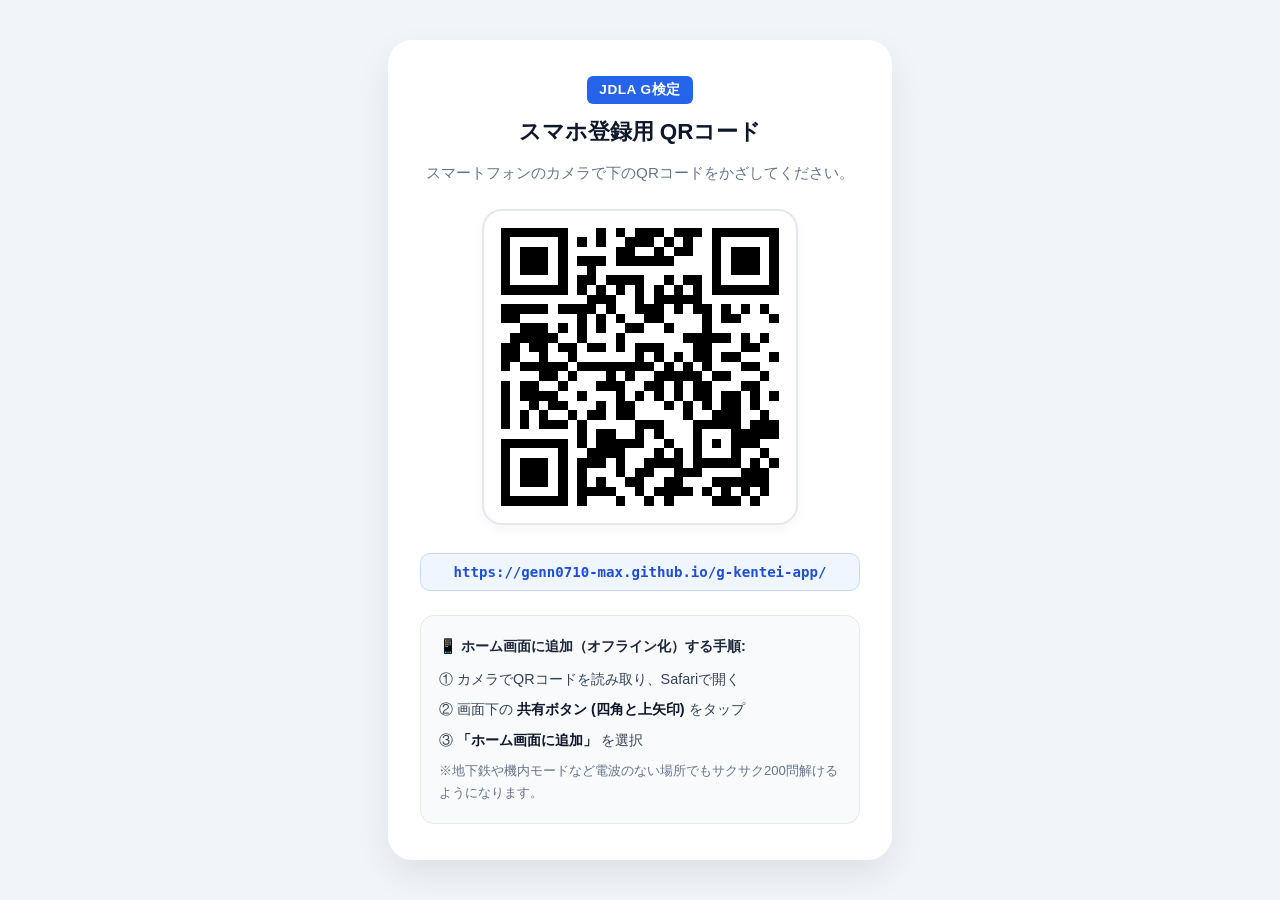
==== qr_view.html @ b1a2682f "fix(mobile): 完全モバイル最適化UI（レスポンシブ・片手操作・パレット折りたたみ対応）" ====
<!DOCTYPE html>
<html lang="ja">
<head>
  <meta charset="UTF-8">
  <meta name="viewport" content="width=device-width, initial-scale=1.0">
  <title>G検定アプリ スマホ登録用QRコード</title>
  <style>
    body {
      font-family: -apple-system, BlinkMacSystemFont, 'Segoe UI', Roboto, sans-serif;
      background: #f1f5f9;
      display: flex;
      flex-direction: column;
      align-items: center;
      justify-content: center;
      min-height: 100vh;
      margin: 0;
      padding: 20px;
      box-sizing: border-box;
    }
    .card {
      background: #ffffff;
      border-radius: 24px;
      padding: 36px 32px;
      box-shadow: 0 15px 35px rgba(0,0,0,0.08);
      text-align: center;
      max-width: 440px;
      width: 100%;
    }
    .badge {
      background: #2563eb;
      color: #fff;
      font-weight: 800;
      display: inline-block;
      padding: 5px 12px;
      border-radius: 6px;
      font-size: 0.85rem;
      margin-bottom: 12px;
      letter-spacing: 0.5px;
    }
    h1 {
      font-size: 1.4rem;
      color: #0f172a;
      margin-top: 0;
      margin-bottom: 8px;
    }
    p {
      color: #64748b;
      font-size: 0.95rem;
      margin-bottom: 24px;
      line-height: 1.5;
    }
    .qr-frame {
      background: #ffffff;
      padding: 16px;
      border-radius: 20px;
      display: inline-block;
      border: 2px solid #e2e8f0;
      margin-bottom: 24px;
      box-shadow: 0 4px 12px rgba(0,0,0,0.04);
    }
    .qr-img {
      width: 280px;
      height: 280px;
      display: block;
      image-rendering: pixelated;
    }
    .url-badge {
      background: #eff6ff;
      color: #1d4ed8;
      padding: 10px 16px;
      border-radius: 10px;
      font-size: 0.88rem;
      word-break: break-all;
      font-family: monospace;
      margin-bottom: 24px;
      display: block;
      text-decoration: none;
      font-weight: 600;
      border: 1px solid #bfdbfe;
    }
    .steps {
      text-align: left;
      background: #f8fafc;
      padding: 18px;
      border-radius: 14px;
      font-size: 0.9rem;
      color: #334155;
      line-height: 1.7;
      border: 1px solid #e2e8f0;
    }
    .steps strong {
      color: #0f172a;
    }
    .step-item {
      margin-bottom: 6px;
    }
  </style>
</head>
<body>
  <div class="card">
    <div class="badge">JDLA G検定</div>
    <h1>スマホ登録用 QRコード</h1>
    <p>スマートフォンのカメラで下のQRコードをかざしてください。</p>
    
    <div class="qr-frame">
      <img src="qrcode.png" alt="G検定対策QRコード" class="qr-img">
    </div>

    <a href="https://genn0710-max.github.io/g-kentei-app/" target="_blank" class="url-badge">
      https://genn0710-max.github.io/g-kentei-app/
    </a>

    <div class="steps">
      <div style="font-weight:700; margin-bottom:8px; color:#1e293b;">📱 ホーム画面に追加（オフライン化）する手順:</div>
      <div class="step-item">① カメラでQRコードを読み取り、Safariで開く</div>
      <div class="step-item">② 画面下の <strong>共有ボタン (四角と上矢印)</strong> をタップ</div>
      <div class="step-item">③ <strong>「ホーム画面に追加」</strong> を選択</div>
      <div style="margin-top:8px; font-size:0.82rem; color:#64748b;">
        ※地下鉄や機内モードなど電波のない場所でもサクサク200問解けるようになります。
      </div>
    </div>
  </div>
</body>
</html>
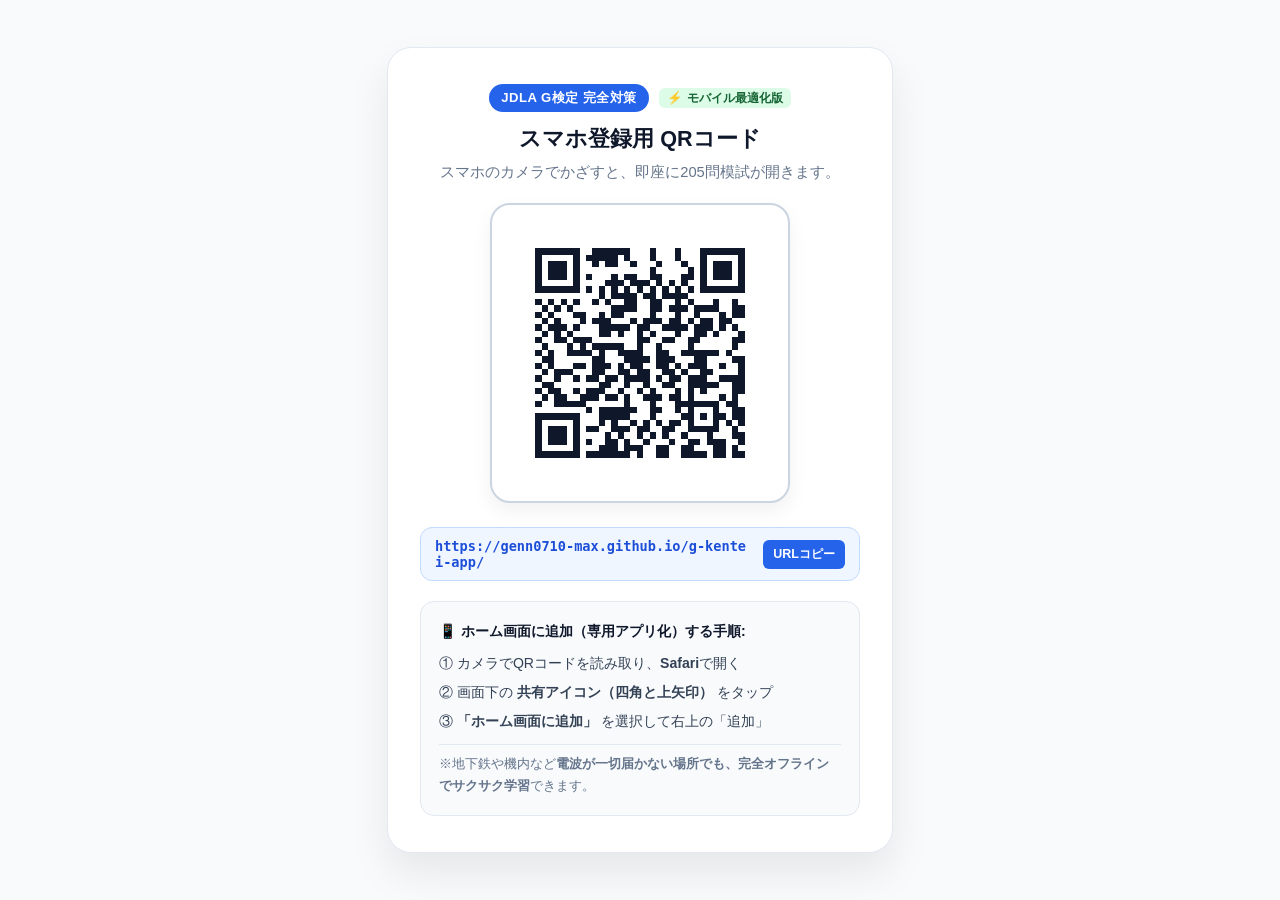
==== commit 0586725f: "docs: QRコード表示画面（qr_view.html）をSVG埋め込み・ワンクリックURLコピー対応に更新" ====
--- a/qr_view.html
+++ b/qr_view.html
@@ -3,120 +3,166 @@
 <head>
   <meta charset="UTF-8">
   <meta name="viewport" content="width=device-width, initial-scale=1.0">
-  <title>G検定アプリ スマホ登録用QRコード</title>
+  <title>G検定アプリ スマホ登録用QRコード（モバイル完全最適化版）</title>
   <style>
     body {
       font-family: -apple-system, BlinkMacSystemFont, 'Segoe UI', Roboto, sans-serif;
-      background: #f1f5f9;
+      background: #f8fafc;
       display: flex;
       flex-direction: column;
       align-items: center;
       justify-content: center;
       min-height: 100vh;
       margin: 0;
-      padding: 20px;
+      padding: 24px;
       box-sizing: border-box;
     }
     .card {
       background: #ffffff;
       border-radius: 24px;
       padding: 36px 32px;
-      box-shadow: 0 15px 35px rgba(0,0,0,0.08);
+      box-shadow: 0 20px 40px rgba(0,0,0,0.08);
       text-align: center;
       max-width: 440px;
       width: 100%;
+      border: 1px solid #e2e8f0;
     }
     .badge {
       background: #2563eb;
       color: #fff;
-      font-weight: 800;
+      font-weight: 700;
       display: inline-block;
       padding: 5px 12px;
-      border-radius: 6px;
-      font-size: 0.85rem;
+      border-radius: 9999px;
+      font-size: 0.82rem;
       margin-bottom: 12px;
       letter-spacing: 0.5px;
     }
+    .status-badge {
+      background: #dcfce7;
+      color: #166534;
+      font-size: 0.78rem;
+      font-weight: 600;
+      padding: 3px 8px;
+      border-radius: 6px;
+      margin-left: 6px;
+    }
     h1 {
-      font-size: 1.4rem;
+      font-size: 1.35rem;
       color: #0f172a;
-      margin-top: 0;
-      margin-bottom: 8px;
+      margin: 0 0 8px 0;
     }
     p {
       color: #64748b;
-      font-size: 0.95rem;
-      margin-bottom: 24px;
+      font-size: 0.92rem;
+      margin: 0 0 20px 0;
       line-height: 1.5;
     }
     .qr-frame {
       background: #ffffff;
-      padding: 16px;
+      padding: 18px;
       border-radius: 20px;
       display: inline-block;
-      border: 2px solid #e2e8f0;
-      margin-bottom: 24px;
-      box-shadow: 0 4px 12px rgba(0,0,0,0.04);
+      border: 2px solid #cbd5e1;
+      margin-bottom: 20px;
+      box-shadow: 0 8px 20px rgba(0,0,0,0.06);
     }
-    .qr-img {
-      width: 280px;
-      height: 280px;
+    .qr-frame svg {
+      width: 260px;
+      height: 260px;
       display: block;
-      image-rendering: pixelated;
     }
-    .url-badge {
+    .url-box {
       background: #eff6ff;
+      border: 1px solid #bfdbfe;
+      border-radius: 12px;
+      padding: 10px 14px;
+      margin-bottom: 20px;
+      display: flex;
+      align-items: center;
+      justify-content: space-between;
+      gap: 10px;
+    }
+    .url-text {
       color: #1d4ed8;
-      padding: 10px 16px;
-      border-radius: 10px;
-      font-size: 0.88rem;
+      font-size: 0.85rem;
       word-break: break-all;
       font-family: monospace;
-      margin-bottom: 24px;
-      display: block;
+      font-weight: 600;
       text-decoration: none;
+      text-align: left;
+    }
+    .copy-btn {
+      background: #2563eb;
+      color: #fff;
+      border: none;
+      border-radius: 6px;
+      padding: 6px 10px;
+      font-size: 0.78rem;
       font-weight: 600;
-      border: 1px solid #bfdbfe;
+      cursor: pointer;
+      white-space: nowrap;
+      transition: background 0.2s;
     }
+    .copy-btn:hover { background: #1d4ed8; }
     .steps {
       text-align: left;
       background: #f8fafc;
       padding: 18px;
       border-radius: 14px;
-      font-size: 0.9rem;
+      font-size: 0.88rem;
       color: #334155;
       line-height: 1.7;
       border: 1px solid #e2e8f0;
     }
-    .steps strong {
+    .steps-title {
+      font-weight: 700;
+      margin-bottom: 8px;
       color: #0f172a;
+      display: flex;
+      align-items: center;
+      gap: 6px;
     }
-    .step-item {
-      margin-bottom: 6px;
+    .step-item { margin-bottom: 5px; }
+    .step-note {
+      margin-top: 10px;
+      padding-top: 8px;
+      border-top: 1px solid #e2e8f0;
+      font-size: 0.8rem;
+      color: #64748b;
     }
   </style>
 </head>
 <body>
   <div class="card">
-    <div class="badge">JDLA G検定</div>
+    <div>
+      <span class="badge">JDLA G検定 完全対策</span>
+      <span class="status-badge">⚡ モバイル最適化版</span>
+    </div>
     <h1>スマホ登録用 QRコード</h1>
-    <p>スマートフォンのカメラで下のQRコードをかざしてください。</p>
+    <p>スマホのカメラでかざすと、即座に205問模試が開きます。</p>
     
     <div class="qr-frame">
-      <img src="qrcode.png" alt="G検定対策QRコード" class="qr-img">
+      <svg xmlns="http://www.w3.org/2000/svg" viewBox="0 0 41 41" width="320" height="320" shape-rendering="crispEdges">
+  <rect width="41" height="41" fill="#ffffff" rx="2"/>
+  <rect x="4" y="4" width="1" height="1" fill="#0f172a"/><rect x="5" y="4" width="1" height="1" fill="#0f172a"/><rect x="6" y="4" width="1" height="1" fill="#0f172a"/><rect x="7" y="4" width="1" height="1" fill="#0f172a"/><rect x="8" y="4" width="1" height="1" fill="#0f172a"/><rect x="9" y="4" width="1" height="1" fill="#0f172a"/><rect x="10" y="4" width="1" height="1" fill="#0f172a"/><rect x="13" y="4" width="1" height="1" fill="#0f172a"/><rect x="14" y="4" width="1" height="1" fill="#0f172a"/><rect x="15" y="4" width="1" height="1" fill="#0f172a"/><rect x="16" y="4" width="1" height="1" fill="#0f172a"/><rect x="17" y="4" width="1" height="1" fill="#0f172a"/><rect x="18" y="4" width="1" height="1" fill="#0f172a"/><rect x="22" y="4" width="1" height="1" fill="#0f172a"/><rect x="26" y="4" width="1" height="1" fill="#0f172a"/><rect x="30" y="4" width="1" height="1" fill="#0f172a"/><rect x="31" y="4" width="1" height="1" fill="#0f172a"/><rect x="32" y="4" width="1" height="1" fill="#0f172a"/><rect x="33" y="4" width="1" height="1" fill="#0f172a"/><rect x="34" y="4" width="1" height="1" fill="#0f172a"/><rect x="35" y="4" width="1" height="1" fill="#0f172a"/><rect x="36" y="4" width="1" height="1" fill="#0f172a"/><rect x="4" y="5" width="1" height="1" fill="#0f172a"/><rect x="10" y="5" width="1" height="1" fill="#0f172a"/><rect x="12" y="5" width="1" height="1" fill="#0f172a"/><rect x="13" y="5" width="1" height="1" fill="#0f172a"/><rect x="14" y="5" width="1" height="1" fill="#0f172a"/><rect x="15" y="5" width="1" height="1" fill="#0f172a"/><rect x="16" y="5" width="1" height="1" fill="#0f172a"/><rect x="18" y="5" width="1" height="1" fill="#0f172a"/><rect x="22" y="5" width="1" height="1" fill="#0f172a"/><rect x="26" y="5" width="1" height="1" fill="#0f172a"/><rect x="30" y="5" width="1" height="1" fill="#0f172a"/><rect x="36" y="5" width="1" height="1" fill="#0f172a"/><rect x="4" y="6" width="1" height="1" fill="#0f172a"/><rect x="6" y="6" width="1" height="1" fill="#0f172a"/><rect x="7" y="6" width="1" height="1" fill="#0f172a"/><rect x="8" y="6" width="1" height="1" fill="#0f172a"/><rect x="10" y="6" width="1" height="1" fill="#0f172a"/><rect x="13" y="6" width="1" height="1" fill="#0f172a"/><rect x="15" y="6" width="1" height="1" fill="#0f172a"/><rect x="16" y="6" width="1" height="1" fill="#0f172a"/><rect x="19" y="6" width="1" height="1" fill="#0f172a"/><rect x="23" y="6" width="1" height="1" fill="#0f172a"/><rect x="27" y="6" width="1" height="1" fill="#0f172a"/><rect x="30" y="6" width="1" height="1" fill="#0f172a"/><rect x="32" y="6" width="1" height="1" fill="#0f172a"/><rect x="33" y="6" width="1" height="1" fill="#0f172a"/><rect x="34" y="6" width="1" height="1" fill="#0f172a"/><rect x="36" y="6" width="1" height="1" fill="#0f172a"/><rect x="4" y="7" width="1" height="1" fill="#0f172a"/><rect x="6" y="7" width="1" height="1" fill="#0f172a"/><rect x="7" y="7" width="1" height="1" fill="#0f172a"/><rect x="8" y="7" width="1" height="1" fill="#0f172a"/><rect x="10" y="7" width="1" height="1" fill="#0f172a"/><rect x="22" y="7" width="1" height="1" fill="#0f172a"/><rect x="28" y="7" width="1" height="1" fill="#0f172a"/><rect x="30" y="7" width="1" height="1" fill="#0f172a"/><rect x="32" y="7" width="1" height="1" fill="#0f172a"/><rect x="33" y="7" width="1" height="1" fill="#0f172a"/><rect x="34" y="7" width="1" height="1" fill="#0f172a"/><rect x="36" y="7" width="1" height="1" fill="#0f172a"/><rect x="4" y="8" width="1" height="1" fill="#0f172a"/><rect x="6" y="8" width="1" height="1" fill="#0f172a"/><rect x="7" y="8" width="1" height="1" fill="#0f172a"/><rect x="8" y="8" width="1" height="1" fill="#0f172a"/><rect x="10" y="8" width="1" height="1" fill="#0f172a"/><rect x="12" y="8" width="1" height="1" fill="#0f172a"/><rect x="16" y="8" width="1" height="1" fill="#0f172a"/><rect x="18" y="8" width="1" height="1" fill="#0f172a"/><rect x="19" y="8" width="1" height="1" fill="#0f172a"/><rect x="22" y="8" width="1" height="1" fill="#0f172a"/><rect x="23" y="8" width="1" height="1" fill="#0f172a"/><rect x="27" y="8" width="1" height="1" fill="#0f172a"/><rect x="28" y="8" width="1" height="1" fill="#0f172a"/><rect x="30" y="8" width="1" height="1" fill="#0f172a"/><rect x="32" y="8" width="1" height="1" fill="#0f172a"/><rect x="33" y="8" width="1" height="1" fill="#0f172a"/><rect x="34" y="8" width="1" height="1" fill="#0f172a"/><rect x="36" y="8" width="1" height="1" fill="#0f172a"/><rect x="4" y="9" width="1" height="1" fill="#0f172a"/><rect x="10" y="9" width="1" height="1" fill="#0f172a"/><rect x="15" y="9" width="1" height="1" fill="#0f172a"/><rect x="16" y="9" width="1" height="1" fill="#0f172a"/><rect x="17" y="9" width="1" height="1" fill="#0f172a"/><rect x="19" y="9" width="1" height="1" fill="#0f172a"/><rect x="20" y="9" width="1" height="1" fill="#0f172a"/><rect x="21" y="9" width="1" height="1" fill="#0f172a"/><rect x="23" y="9" width="1" height="1" fill="#0f172a"/><rect x="25" y="9" width="1" height="1" fill="#0f172a"/><rect x="27" y="9" width="1" height="1" fill="#0f172a"/><rect x="30" y="9" width="1" height="1" fill="#0f172a"/><rect x="36" y="9" width="1" height="1" fill="#0f172a"/><rect x="4" y="10" width="1" height="1" fill="#0f172a"/><rect x="5" y="10" width="1" height="1" fill="#0f172a"/><rect x="6" y="10" width="1" height="1" fill="#0f172a"/><rect x="7" y="10" width="1" height="1" fill="#0f172a"/><rect x="8" y="10" width="1" height="1" fill="#0f172a"/><rect x="9" y="10" width="1" height="1" fill="#0f172a"/><rect x="10" y="10" width="1" height="1" fill="#0f172a"/><rect x="12" y="10" width="1" height="1" fill="#0f172a"/><rect x="14" y="10" width="1" height="1" fill="#0f172a"/><rect x="16" y="10" width="1" height="1" fill="#0f172a"/><rect x="18" y="10" width="1" height="1" fill="#0f172a"/><rect x="20" y="10" width="1" height="1" fill="#0f172a"/><rect x="22" y="10" width="1" height="1" fill="#0f172a"/><rect x="24" y="10" width="1" height="1" fill="#0f172a"/><rect x="26" y="10" width="1" height="1" fill="#0f172a"/><rect x="28" y="10" width="1" height="1" fill="#0f172a"/><rect x="30" y="10" width="1" height="1" fill="#0f172a"/><rect x="31" y="10" width="1" height="1" fill="#0f172a"/><rect x="32" y="10" width="1" height="1" fill="#0f172a"/><rect x="33" y="10" width="1" height="1" fill="#0f172a"/><rect x="34" y="10" width="1" height="1" fill="#0f172a"/><rect x="35" y="10" width="1" height="1" fill="#0f172a"/><rect x="36" y="10" width="1" height="1" fill="#0f172a"/><rect x="14" y="11" width="1" height="1" fill="#0f172a"/><rect x="16" y="11" width="1" height="1" fill="#0f172a"/><rect x="17" y="11" width="1" height="1" fill="#0f172a"/><rect x="18" y="11" width="1" height="1" fill="#0f172a"/><rect x="19" y="11" width="1" height="1" fill="#0f172a"/><rect x="21" y="11" width="1" height="1" fill="#0f172a"/><rect x="22" y="11" width="1" height="1" fill="#0f172a"/><rect x="24" y="11" width="1" height="1" fill="#0f172a"/><rect x="25" y="11" width="1" height="1" fill="#0f172a"/><rect x="26" y="11" width="1" height="1" fill="#0f172a"/><rect x="27" y="11" width="1" height="1" fill="#0f172a"/><rect x="4" y="12" width="1" height="1" fill="#0f172a"/><rect x="6" y="12" width="1" height="1" fill="#0f172a"/><rect x="8" y="12" width="1" height="1" fill="#0f172a"/><rect x="10" y="12" width="1" height="1" fill="#0f172a"/><rect x="13" y="12" width="1" height="1" fill="#0f172a"/><rect x="15" y="12" width="1" height="1" fill="#0f172a"/><rect x="18" y="12" width="1" height="1" fill="#0f172a"/><rect x="19" y="12" width="1" height="1" fill="#0f172a"/><rect x="22" y="12" width="1" height="1" fill="#0f172a"/><rect x="23" y="12" width="1" height="1" fill="#0f172a"/><rect x="26" y="12" width="1" height="1" fill="#0f172a"/><rect x="28" y="12" width="1" height="1" fill="#0f172a"/><rect x="32" y="12" width="1" height="1" fill="#0f172a"/><rect x="35" y="12" width="1" height="1" fill="#0f172a"/><rect x="5" y="13" width="1" height="1" fill="#0f172a"/><rect x="7" y="13" width="1" height="1" fill="#0f172a"/><rect x="9" y="13" width="1" height="1" fill="#0f172a"/><rect x="16" y="13" width="1" height="1" fill="#0f172a"/><rect x="17" y="13" width="1" height="1" fill="#0f172a"/><rect x="18" y="13" width="1" height="1" fill="#0f172a"/><rect x="19" y="13" width="1" height="1" fill="#0f172a"/><rect x="22" y="13" width="1" height="1" fill="#0f172a"/><rect x="23" y="13" width="1" height="1" fill="#0f172a"/><rect x="25" y="13" width="1" height="1" fill="#0f172a"/><rect x="26" y="13" width="1" height="1" fill="#0f172a"/><rect x="27" y="13" width="1" height="1" fill="#0f172a"/><rect x="29" y="13" width="1" height="1" fill="#0f172a"/><rect x="30" y="13" width="1" height="1" fill="#0f172a"/><rect x="31" y="13" width="1" height="1" fill="#0f172a"/><rect x="32" y="13" width="1" height="1" fill="#0f172a"/><rect x="35" y="13" width="1" height="1" fill="#0f172a"/><rect x="36" y="13" width="1" height="1" fill="#0f172a"/><rect x="4" y="14" width="1" height="1" fill="#0f172a"/><rect x="6" y="14" width="1" height="1" fill="#0f172a"/><rect x="10" y="14" width="1" height="1" fill="#0f172a"/><rect x="11" y="14" width="1" height="1" fill="#0f172a"/><rect x="14" y="14" width="1" height="1" fill="#0f172a"/><rect x="16" y="14" width="1" height="1" fill="#0f172a"/><rect x="17" y="14" width="1" height="1" fill="#0f172a"/><rect x="22" y="14" width="1" height="1" fill="#0f172a"/><rect x="26" y="14" width="1" height="1" fill="#0f172a"/><rect x="29" y="14" width="1" height="1" fill="#0f172a"/><rect x="33" y="14" width="1" height="1" fill="#0f172a"/><rect x="35" y="14" width="1" height="1" fill="#0f172a"/><rect x="36" y="14" width="1" height="1" fill="#0f172a"/><rect x="5" y="15" width="1" height="1" fill="#0f172a"/><rect x="7" y="15" width="1" height="1" fill="#0f172a"/><rect x="11" y="15" width="1" height="1" fill="#0f172a"/><rect x="13" y="15" width="1" height="1" fill="#0f172a"/><rect x="14" y="15" width="1" height="1" fill="#0f172a"/><rect x="15" y="15" width="1" height="1" fill="#0f172a"/><rect x="19" y="15" width="1" height="1" fill="#0f172a"/><rect x="21" y="15" width="1" height="1" fill="#0f172a"/><rect x="22" y="15" width="1" height="1" fill="#0f172a"/><rect x="23" y="15" width="1" height="1" fill="#0f172a"/><rect x="25" y="15" width="1" height="1" fill="#0f172a"/><rect x="26" y="15" width="1" height="1" fill="#0f172a"/><rect x="28" y="15" width="1" height="1" fill="#0f172a"/><rect x="30" y="15" width="1" height="1" fill="#0f172a"/><rect x="31" y="15" width="1" height="1" fill="#0f172a"/><rect x="33" y="15" width="1" height="1" fill="#0f172a"/><rect x="34" y="15" width="1" height="1" fill="#0f172a"/><rect x="4" y="16" width="1" height="1" fill="#0f172a"/><rect x="6" y="16" width="1" height="1" fill="#0f172a"/><rect x="7" y="16" width="1" height="1" fill="#0f172a"/><rect x="8" y="16" width="1" height="1" fill="#0f172a"/><rect x="10" y="16" width="1" height="1" fill="#0f172a"/><rect x="14" y="16" width="1" height="1" fill="#0f172a"/><rect x="15" y="16" width="1" height="1" fill="#0f172a"/><rect x="16" y="16" width="1" height="1" fill="#0f172a"/><rect x="17" y="16" width="1" height="1" fill="#0f172a"/><rect x="18" y="16" width="1" height="1" fill="#0f172a"/><rect x="20" y="16" width="1" height="1" fill="#0f172a"/><rect x="21" y="16" width="1" height="1" fill="#0f172a"/><rect x="24" y="16" width="1" height="1" fill="#0f172a"/><rect x="25" y="16" width="1" height="1" fill="#0f172a"/><rect x="26" y="16" width="1" height="1" fill="#0f172a"/><rect x="27" y="16" width="1" height="1" fill="#0f172a"/><rect x="29" y="16" width="1" height="1" fill="#0f172a"/><rect x="30" y="16" width="1" height="1" fill="#0f172a"/><rect x="31" y="16" width="1" height="1" fill="#0f172a"/><rect x="33" y="16" width="1" height="1" fill="#0f172a"/><rect x="35" y="16" width="1" height="1" fill="#0f172a"/><rect x="5" y="17" width="1" height="1" fill="#0f172a"/><rect x="7" y="17" width="1" height="1" fill="#0f172a"/><rect x="9" y="17" width="1" height="1" fill="#0f172a"/><rect x="14" y="17" width="1" height="1" fill="#0f172a"/><rect x="15" y="17" width="1" height="1" fill="#0f172a"/><rect x="17" y="17" width="1" height="1" fill="#0f172a"/><rect x="20" y="17" width="1" height="1" fill="#0f172a"/><rect x="22" y="17" width="1" height="1" fill="#0f172a"/><rect x="26" y="17" width="1" height="1" fill="#0f172a"/><rect x="29" y="17" width="1" height="1" fill="#0f172a"/><rect x="30" y="17" width="1" height="1" fill="#0f172a"/><rect x="32" y="17" width="1" height="1" fill="#0f172a"/><rect x="36" y="17" width="1" height="1" fill="#0f172a"/><rect x="4" y="18" width="1" height="1" fill="#0f172a"/><rect x="7" y="18" width="1" height="1" fill="#0f172a"/><rect x="8" y="18" width="1" height="1" fill="#0f172a"/><rect x="10" y="18" width="1" height="1" fill="#0f172a"/><rect x="11" y="18" width="1" height="1" fill="#0f172a"/><rect x="12" y="18" width="1" height="1" fill="#0f172a"/><rect x="20" y="18" width="1" height="1" fill="#0f172a"/><rect x="21" y="18" width="1" height="1" fill="#0f172a"/><rect x="24" y="18" width="1" height="1" fill="#0f172a"/><rect x="25" y="18" width="1" height="1" fill="#0f172a"/><rect x="28" y="18" width="1" height="1" fill="#0f172a"/><rect x="29" y="18" width="1" height="1" fill="#0f172a"/><rect x="35" y="18" width="1" height="1" fill="#0f172a"/><rect x="36" y="18" width="1" height="1" fill="#0f172a"/><rect x="5" y="19" width="1" height="1" fill="#0f172a"/><rect x="9" y="19" width="1" height="1" fill="#0f172a"/><rect x="11" y="19" width="1" height="1" fill="#0f172a"/><rect x="13" y="19" width="1" height="1" fill="#0f172a"/><rect x="14" y="19" width="1" height="1" fill="#0f172a"/><rect x="15" y="19" width="1" height="1" fill="#0f172a"/><rect x="16" y="19" width="1" height="1" fill="#0f172a"/><rect x="17" y="19" width="1" height="1" fill="#0f172a"/><rect x="20" y="19" width="1" height="1" fill="#0f172a"/><rect x="23" y="19" width="1" height="1" fill="#0f172a"/><rect x="28" y="19" width="1" height="1" fill="#0f172a"/><rect x="35" y="19" width="1" height="1" fill="#0f172a"/><rect x="4" y="20" width="1" height="1" fill="#0f172a"/><rect x="6" y="20" width="1" height="1" fill="#0f172a"/><rect x="9" y="20" width="1" height="1" fill="#0f172a"/><rect x="10" y="20" width="1" height="1" fill="#0f172a"/><rect x="11" y="20" width="1" height="1" fill="#0f172a"/><rect x="12" y="20" width="1" height="1" fill="#0f172a"/><rect x="14" y="20" width="1" height="1" fill="#0f172a"/><rect x="17" y="20" width="1" height="1" fill="#0f172a"/><rect x="18" y="20" width="1" height="1" fill="#0f172a"/><rect x="19" y="20" width="1" height="1" fill="#0f172a"/><rect x="20" y="20" width="1" height="1" fill="#0f172a"/><rect x="23" y="20" width="1" height="1" fill="#0f172a"/><rect x="24" y="20" width="1" height="1" fill="#0f172a"/><rect x="27" y="20" width="1" height="1" fill="#0f172a"/><rect x="28" y="20" width="1" height="1" fill="#0f172a"/><rect x="29" y="20" width="1" height="1" fill="#0f172a"/><rect x="30" y="20" width="1" height="1" fill="#0f172a"/><rect x="31" y="20" width="1" height="1" fill="#0f172a"/><rect x="32" y="20" width="1" height="1" fill="#0f172a"/><rect x="34" y="20" width="1" height="1" fill="#0f172a"/><rect x="5" y="21" width="1" height="1" fill="#0f172a"/><rect x="6" y="21" width="1" height="1" fill="#0f172a"/><rect x="13" y="21" width="1" height="1" fill="#0f172a"/><rect x="14" y="21" width="1" height="1" fill="#0f172a"/><rect x="18" y="21" width="1" height="1" fill="#0f172a"/><rect x="19" y="21" width="1" height="1" fill="#0f172a"/><rect x="20" y="21" width="1" height="1" fill="#0f172a"/><rect x="21" y="21" width="1" height="1" fill="#0f172a"/><rect x="23" y="21" width="1" height="1" fill="#0f172a"/><rect x="24" y="21" width="1" height="1" fill="#0f172a"/><rect x="25" y="21" width="1" height="1" fill="#0f172a"/><rect x="29" y="21" width="1" height="1" fill="#0f172a"/><rect x="30" y="21" width="1" height="1" fill="#0f172a"/><rect x="35" y="21" width="1" height="1" fill="#0f172a"/><rect x="36" y="21" width="1" height="1" fill="#0f172a"/><rect x="4" y="22" width="1" height="1" fill="#0f172a"/><rect x="6" y="22" width="1" height="1" fill="#0f172a"/><rect x="10" y="22" width="1" height="1" fill="#0f172a"/><rect x="11" y="22" width="1" height="1" fill="#0f172a"/><rect x="13" y="22" width="1" height="1" fill="#0f172a"/><rect x="14" y="22" width="1" height="1" fill="#0f172a"/><rect x="15" y="22" width="1" height="1" fill="#0f172a"/><rect x="17" y="22" width="1" height="1" fill="#0f172a"/><rect x="19" y="22" width="1" height="1" fill="#0f172a"/><rect x="20" y="22" width="1" height="1" fill="#0f172a"/><rect x="23" y="22" width="1" height="1" fill="#0f172a"/><rect x="24" y="22" width="1" height="1" fill="#0f172a"/><rect x="26" y="22" width="1" height="1" fill="#0f172a"/><rect x="28" y="22" width="1" height="1" fill="#0f172a"/><rect x="29" y="22" width="1" height="1" fill="#0f172a"/><rect x="30" y="22" width="1" height="1" fill="#0f172a"/><rect x="33" y="22" width="1" height="1" fill="#0f172a"/><rect x="36" y="22" width="1" height="1" fill="#0f172a"/><rect x="5" y="23" width="1" height="1" fill="#0f172a"/><rect x="7" y="23" width="1" height="1" fill="#0f172a"/><rect x="8" y="23" width="1" height="1" fill="#0f172a"/><rect x="9" y="23" width="1" height="1" fill="#0f172a"/><rect x="13" y="23" width="1" height="1" fill="#0f172a"/><rect x="14" y="23" width="1" height="1" fill="#0f172a"/><rect x="17" y="23" width="1" height="1" fill="#0f172a"/><rect x="18" y="23" width="1" height="1" fill="#0f172a"/><rect x="20" y="23" width="1" height="1" fill="#0f172a"/><rect x="21" y="23" width="1" height="1" fill="#0f172a"/><rect x="24" y="23" width="1" height="1" fill="#0f172a"/><rect x="25" y="23" width="1" height="1" fill="#0f172a"/><rect x="27" y="23" width="1" height="1" fill="#0f172a"/><rect x="30" y="23" width="1" height="1" fill="#0f172a"/><rect x="31" y="23" width="1" height="1" fill="#0f172a"/><rect x="36" y="23" width="1" height="1" fill="#0f172a"/><rect x="4" y="24" width="1" height="1" fill="#0f172a"/><rect x="7" y="24" width="1" height="1" fill="#0f172a"/><rect x="10" y="24" width="1" height="1" fill="#0f172a"/><rect x="12" y="24" width="1" height="1" fill="#0f172a"/><rect x="13" y="24" width="1" height="1" fill="#0f172a"/><rect x="15" y="24" width="1" height="1" fill="#0f172a"/><rect x="16" y="24" width="1" height="1" fill="#0f172a"/><rect x="18" y="24" width="1" height="1" fill="#0f172a"/><rect x="19" y="24" width="1" height="1" fill="#0f172a"/><rect x="20" y="24" width="1" height="1" fill="#0f172a"/><rect x="21" y="24" width="1" height="1" fill="#0f172a"/><rect x="23" y="24" width="1" height="1" fill="#0f172a"/><rect x="25" y="24" width="1" height="1" fill="#0f172a"/><rect x="26" y="24" width="1" height="1" fill="#0f172a"/><rect x="28" y="24" width="1" height="1" fill="#0f172a"/><rect x="29" y="24" width="1" height="1" fill="#0f172a"/><rect x="30" y="24" width="1" height="1" fill="#0f172a"/><rect x="33" y="24" width="1" height="1" fill="#0f172a"/><rect x="34" y="24" width="1" height="1" fill="#0f172a"/><rect x="35" y="24" width="1" height="1" fill="#0f172a"/><rect x="36" y="24" width="1" height="1" fill="#0f172a"/><rect x="5" y="25" width="1" height="1" fill="#0f172a"/><rect x="6" y="25" width="1" height="1" fill="#0f172a"/><rect x="14" y="25" width="1" height="1" fill="#0f172a"/><rect x="15" y="25" width="1" height="1" fill="#0f172a"/><rect x="18" y="25" width="1" height="1" fill="#0f172a"/><rect x="21" y="25" width="1" height="1" fill="#0f172a"/><rect x="24" y="25" width="1" height="1" fill="#0f172a"/><rect x="25" y="25" width="1" height="1" fill="#0f172a"/><rect x="28" y="25" width="1" height="1" fill="#0f172a"/><rect x="29" y="25" width="1" height="1" fill="#0f172a"/><rect x="30" y="25" width="1" height="1" fill="#0f172a"/><rect x="31" y="25" width="1" height="1" fill="#0f172a"/><rect x="32" y="25" width="1" height="1" fill="#0f172a"/><rect x="35" y="25" width="1" height="1" fill="#0f172a"/><rect x="36" y="25" width="1" height="1" fill="#0f172a"/><rect x="4" y="26" width="1" height="1" fill="#0f172a"/><rect x="6" y="26" width="1" height="1" fill="#0f172a"/><rect x="7" y="26" width="1" height="1" fill="#0f172a"/><rect x="10" y="26" width="1" height="1" fill="#0f172a"/><rect x="12" y="26" width="1" height="1" fill="#0f172a"/><rect x="13" y="26" width="1" height="1" fill="#0f172a"/><rect x="14" y="26" width="1" height="1" fill="#0f172a"/><rect x="17" y="26" width="1" height="1" fill="#0f172a"/><rect x="20" y="26" width="1" height="1" fill="#0f172a"/><rect x="22" y="26" width="1" height="1" fill="#0f172a"/><rect x="26" y="26" width="1" height="1" fill="#0f172a"/><rect x="28" y="26" width="1" height="1" fill="#0f172a"/><rect x="30" y="26" width="1" height="1" fill="#0f172a"/><rect x="35" y="26" width="1" height="1" fill="#0f172a"/><rect x="36" y="26" width="1" height="1" fill="#0f172a"/><rect x="5" y="27" width="1" height="1" fill="#0f172a"/><rect x="7" y="27" width="1" height="1" fill="#0f172a"/><rect x="8" y="27" width="1" height="1" fill="#0f172a"/><rect x="11" y="27" width="1" height="1" fill="#0f172a"/><rect x="12" y="27" width="1" height="1" fill="#0f172a"/><rect x="13" y="27" width="1" height="1" fill="#0f172a"/><rect x="15" y="27" width="1" height="1" fill="#0f172a"/><rect x="16" y="27" width="1" height="1" fill="#0f172a"/><rect x="18" y="27" width="1" height="1" fill="#0f172a"/><rect x="21" y="27" width="1" height="1" fill="#0f172a"/><rect x="22" y="27" width="1" height="1" fill="#0f172a"/><rect x="23" y="27" width="1" height="1" fill="#0f172a"/><rect x="25" y="27" width="1" height="1" fill="#0f172a"/><rect x="26" y="27" width="1" height="1" fill="#0f172a"/><rect x="28" y="27" width="1" height="1" fill="#0f172a"/><rect x="33" y="27" width="1" height="1" fill="#0f172a"/><rect x="35" y="27" width="1" height="1" fill="#0f172a"/><rect x="4" y="28" width="1" height="1" fill="#0f172a"/><rect x="7" y="28" width="1" height="1" fill="#0f172a"/><rect x="8" y="28" width="1" height="1" fill="#0f172a"/><rect x="9" y="28" width="1" height="1" fill="#0f172a"/><rect x="10" y="28" width="1" height="1" fill="#0f172a"/><rect x="11" y="28" width="1" height="1" fill="#0f172a"/><rect x="18" y="28" width="1" height="1" fill="#0f172a"/><rect x="22" y="28" width="1" height="1" fill="#0f172a"/><rect x="26" y="28" width="1" height="1" fill="#0f172a"/><rect x="27" y="28" width="1" height="1" fill="#0f172a"/><rect x="28" y="28" width="1" height="1" fill="#0f172a"/><rect x="29" y="28" width="1" height="1" fill="#0f172a"/><rect x="30" y="28" width="1" height="1" fill="#0f172a"/><rect x="31" y="28" width="1" height="1" fill="#0f172a"/><rect x="32" y="28" width="1" height="1" fill="#0f172a"/><rect x="34" y="28" width="1" height="1" fill="#0f172a"/><rect x="35" y="28" width="1" height="1" fill="#0f172a"/><rect x="12" y="29" width="1" height="1" fill="#0f172a"/><rect x="14" y="29" width="1" height="1" fill="#0f172a"/><rect x="15" y="29" width="1" height="1" fill="#0f172a"/><rect x="16" y="29" width="1" height="1" fill="#0f172a"/><rect x="17" y="29" width="1" height="1" fill="#0f172a"/><rect x="18" y="29" width="1" height="1" fill="#0f172a"/><rect x="19" y="29" width="1" height="1" fill="#0f172a"/><rect x="22" y="29" width="1" height="1" fill="#0f172a"/><rect x="23" y="29" width="1" height="1" fill="#0f172a"/><rect x="26" y="29" width="1" height="1" fill="#0f172a"/><rect x="28" y="29" width="1" height="1" fill="#0f172a"/><rect x="32" y="29" width="1" height="1" fill="#0f172a"/><rect x="35" y="29" width="1" height="1" fill="#0f172a"/><rect x="36" y="29" width="1" height="1" fill="#0f172a"/><rect x="4" y="30" width="1" height="1" fill="#0f172a"/><rect x="5" y="30" width="1" height="1" fill="#0f172a"/><rect x="6" y="30" width="1" height="1" fill="#0f172a"/><rect x="7" y="30" width="1" height="1" fill="#0f172a"/><rect x="8" y="30" width="1" height="1" fill="#0f172a"/><rect x="9" y="30" width="1" height="1" fill="#0f172a"/><rect x="10" y="30" width="1" height="1" fill="#0f172a"/><rect x="14" y="30" width="1" height="1" fill="#0f172a"/><rect x="15" y="30" width="1" height="1" fill="#0f172a"/><rect x="16" y="30" width="1" height="1" fill="#0f172a"/><rect x="17" y="30" width="1" height="1" fill="#0f172a"/><rect x="18" y="30" width="1" height="1" fill="#0f172a"/><rect x="22" y="30" width="1" height="1" fill="#0f172a"/><rect x="27" y="30" width="1" height="1" fill="#0f172a"/><rect x="28" y="30" width="1" height="1" fill="#0f172a"/><rect x="30" y="30" width="1" height="1" fill="#0f172a"/><rect x="32" y="30" width="1" height="1" fill="#0f172a"/><rect x="33" y="30" width="1" height="1" fill="#0f172a"/><rect x="35" y="30" width="1" height="1" fill="#0f172a"/><rect x="36" y="30" width="1" height="1" fill="#0f172a"/><rect x="4" y="31" width="1" height="1" fill="#0f172a"/><rect x="10" y="31" width="1" height="1" fill="#0f172a"/><rect x="14" y="31" width="1" height="1" fill="#0f172a"/><rect x="16" y="31" width="1" height="1" fill="#0f172a"/><rect x="19" y="31" width="1" height="1" fill="#0f172a"/><rect x="21" y="31" width="1" height="1" fill="#0f172a"/><rect x="23" y="31" width="1" height="1" fill="#0f172a"/><rect x="25" y="31" width="1" height="1" fill="#0f172a"/><rect x="26" y="31" width="1" height="1" fill="#0f172a"/><rect x="28" y="31" width="1" height="1" fill="#0f172a"/><rect x="32" y="31" width="1" height="1" fill="#0f172a"/><rect x="34" y="31" width="1" height="1" fill="#0f172a"/><rect x="36" y="31" width="1" height="1" fill="#0f172a"/><rect x="4" y="32" width="1" height="1" fill="#0f172a"/><rect x="6" y="32" width="1" height="1" fill="#0f172a"/><rect x="7" y="32" width="1" height="1" fill="#0f172a"/><rect x="8" y="32" width="1" height="1" fill="#0f172a"/><rect x="10" y="32" width="1" height="1" fill="#0f172a"/><rect x="12" y="32" width="1" height="1" fill="#0f172a"/><rect x="13" y="32" width="1" height="1" fill="#0f172a"/><rect x="16" y="32" width="1" height="1" fill="#0f172a"/><rect x="17" y="32" width="1" height="1" fill="#0f172a"/><rect x="18" y="32" width="1" height="1" fill="#0f172a"/><rect x="20" y="32" width="1" height="1" fill="#0f172a"/><rect x="21" y="32" width="1" height="1" fill="#0f172a"/><rect x="24" y="32" width="1" height="1" fill="#0f172a"/><rect x="25" y="32" width="1" height="1" fill="#0f172a"/><rect x="28" y="32" width="1" height="1" fill="#0f172a"/><rect x="29" y="32" width="1" height="1" fill="#0f172a"/><rect x="30" y="32" width="1" height="1" fill="#0f172a"/><rect x="31" y="32" width="1" height="1" fill="#0f172a"/><rect x="32" y="32" width="1" height="1" fill="#0f172a"/><rect x="35" y="32" width="1" height="1" fill="#0f172a"/><rect x="4" y="33" width="1" height="1" fill="#0f172a"/><rect x="6" y="33" width="1" height="1" fill="#0f172a"/><rect x="7" y="33" width="1" height="1" fill="#0f172a"/><rect x="8" y="33" width="1" height="1" fill="#0f172a"/><rect x="10" y="33" width="1" height="1" fill="#0f172a"/><rect x="15" y="33" width="1" height="1" fill="#0f172a"/><rect x="17" y="33" width="1" height="1" fill="#0f172a"/><rect x="20" y="33" width="1" height="1" fill="#0f172a"/><rect x="22" y="33" width="1" height="1" fill="#0f172a"/><rect x="24" y="33" width="1" height="1" fill="#0f172a"/><rect x="27" y="33" width="1" height="1" fill="#0f172a"/><rect x="31" y="33" width="1" height="1" fill="#0f172a"/><rect x="35" y="33" width="1" height="1" fill="#0f172a"/><rect x="36" y="33" width="1" height="1" fill="#0f172a"/><rect x="4" y="34" width="1" height="1" fill="#0f172a"/><rect x="6" y="34" width="1" height="1" fill="#0f172a"/><rect x="7" y="34" width="1" height="1" fill="#0f172a"/><rect x="8" y="34" width="1" height="1" fill="#0f172a"/><rect x="10" y="34" width="1" height="1" fill="#0f172a"/><rect x="12" y="34" width="1" height="1" fill="#0f172a"/><rect x="15" y="34" width="1" height="1" fill="#0f172a"/><rect x="16" y="34" width="1" height="1" fill="#0f172a"/><rect x="18" y="34" width="1" height="1" fill="#0f172a"/><rect x="21" y="34" width="1" height="1" fill="#0f172a"/><rect x="25" y="34" width="1" height="1" fill="#0f172a"/><rect x="28" y="34" width="1" height="1" fill="#0f172a"/><rect x="29" y="34" width="1" height="1" fill="#0f172a"/><rect x="31" y="34" width="1" height="1" fill="#0f172a"/><rect x="32" y="34" width="1" height="1" fill="#0f172a"/><rect x="33" y="34" width="1" height="1" fill="#0f172a"/><rect x="36" y="34" width="1" height="1" fill="#0f172a"/><rect x="4" y="35" width="1" height="1" fill="#0f172a"/><rect x="10" y="35" width="1" height="1" fill="#0f172a"/><rect x="14" y="35" width="1" height="1" fill="#0f172a"/><rect x="15" y="35" width="1" height="1" fill="#0f172a"/><rect x="16" y="35" width="1" height="1" fill="#0f172a"/><rect x="18" y="35" width="1" height="1" fill="#0f172a"/><rect x="19" y="35" width="1" height="1" fill="#0f172a"/><rect x="20" y="35" width="1" height="1" fill="#0f172a"/><rect x="23" y="35" width="1" height="1" fill="#0f172a"/><rect x="24" y="35" width="1" height="1" fill="#0f172a"/><rect x="27" y="35" width="1" height="1" fill="#0f172a"/><rect x="28" y="35" width="1" height="1" fill="#0f172a"/><rect x="32" y="35" width="1" height="1" fill="#0f172a"/><rect x="33" y="35" width="1" height="1" fill="#0f172a"/><rect x="35" y="35" width="1" height="1" fill="#0f172a"/><rect x="4" y="36" width="1" height="1" fill="#0f172a"/><rect x="5" y="36" width="1" height="1" fill="#0f172a"/><rect x="6" y="36" width="1" height="1" fill="#0f172a"/><rect x="7" y="36" width="1" height="1" fill="#0f172a"/><rect x="8" y="36" width="1" height="1" fill="#0f172a"/><rect x="9" y="36" width="1" height="1" fill="#0f172a"/><rect x="10" y="36" width="1" height="1" fill="#0f172a"/><rect x="12" y="36" width="1" height="1" fill="#0f172a"/><rect x="13" y="36" width="1" height="1" fill="#0f172a"/><rect x="14" y="36" width="1" height="1" fill="#0f172a"/><rect x="15" y="36" width="1" height="1" fill="#0f172a"/><rect x="16" y="36" width="1" height="1" fill="#0f172a"/><rect x="17" y="36" width="1" height="1" fill="#0f172a"/><rect x="18" y="36" width="1" height="1" fill="#0f172a"/><rect x="20" y="36" width="1" height="1" fill="#0f172a"/><rect x="23" y="36" width="1" height="1" fill="#0f172a"/><rect x="24" y="36" width="1" height="1" fill="#0f172a"/><rect x="27" y="36" width="1" height="1" fill="#0f172a"/><rect x="28" y="36" width="1" height="1" fill="#0f172a"/><rect x="29" y="36" width="1" height="1" fill="#0f172a"/><rect x="30" y="36" width="1" height="1" fill="#0f172a"/><rect x="32" y="36" width="1" height="1" fill="#0f172a"/><rect x="33" y="36" width="1" height="1" fill="#0f172a"/><rect x="35" y="36" width="1" height="1" fill="#0f172a"/><rect x="36" y="36" width="1" height="1" fill="#0f172a"/>
+</svg>
     </div>
 
-    <a href="https://genn0710-max.github.io/g-kentei-app/" target="_blank" class="url-badge">
-      https://genn0710-max.github.io/g-kentei-app/
-    </a>
+    <div class="url-box">
+      <a href="https://genn0710-max.github.io/g-kentei-app/" target="_blank" class="url-text">
+        https://genn0710-max.github.io/g-kentei-app/
+      </a>
+      <button class="copy-btn" onclick="navigator.clipboard.writeText('https://genn0710-max.github.io/g-kentei-app/'); this.innerText='コピー完了!'; setTimeout(()=>this.innerText='URLコピー', 2000);">URLコピー</button>
+    </div>
 
     <div class="steps">
-      <div style="font-weight:700; margin-bottom:8px; color:#1e293b;">📱 ホーム画面に追加（オフライン化）する手順:</div>
-      <div class="step-item">① カメラでQRコードを読み取り、Safariで開く</div>
-      <div class="step-item">② 画面下の <strong>共有ボタン (四角と上矢印)</strong> をタップ</div>
-      <div class="step-item">③ <strong>「ホーム画面に追加」</strong> を選択</div>
-      <div style="margin-top:8px; font-size:0.82rem; color:#64748b;">
-        ※地下鉄や機内モードなど電波のない場所でもサクサク200問解けるようになります。
+      <div class="steps-title">📱 ホーム画面に追加（専用アプリ化）する手順:</div>
+      <div class="step-item">① カメラでQRコードを読み取り、<strong>Safari</strong>で開く</div>
+      <div class="step-item">② 画面下の <strong>共有アイコン（四角と上矢印）</strong> をタップ</div>
+      <div class="step-item">③ <strong>「ホーム画面に追加」</strong> を選択して右上の「追加」</div>
+      <div class="step-note">
+        ※地下鉄や機内など<strong>電波が一切届かない場所でも、完全オフラインでサクサク学習</strong>できます。
       </div>
     </div>
   </div>
